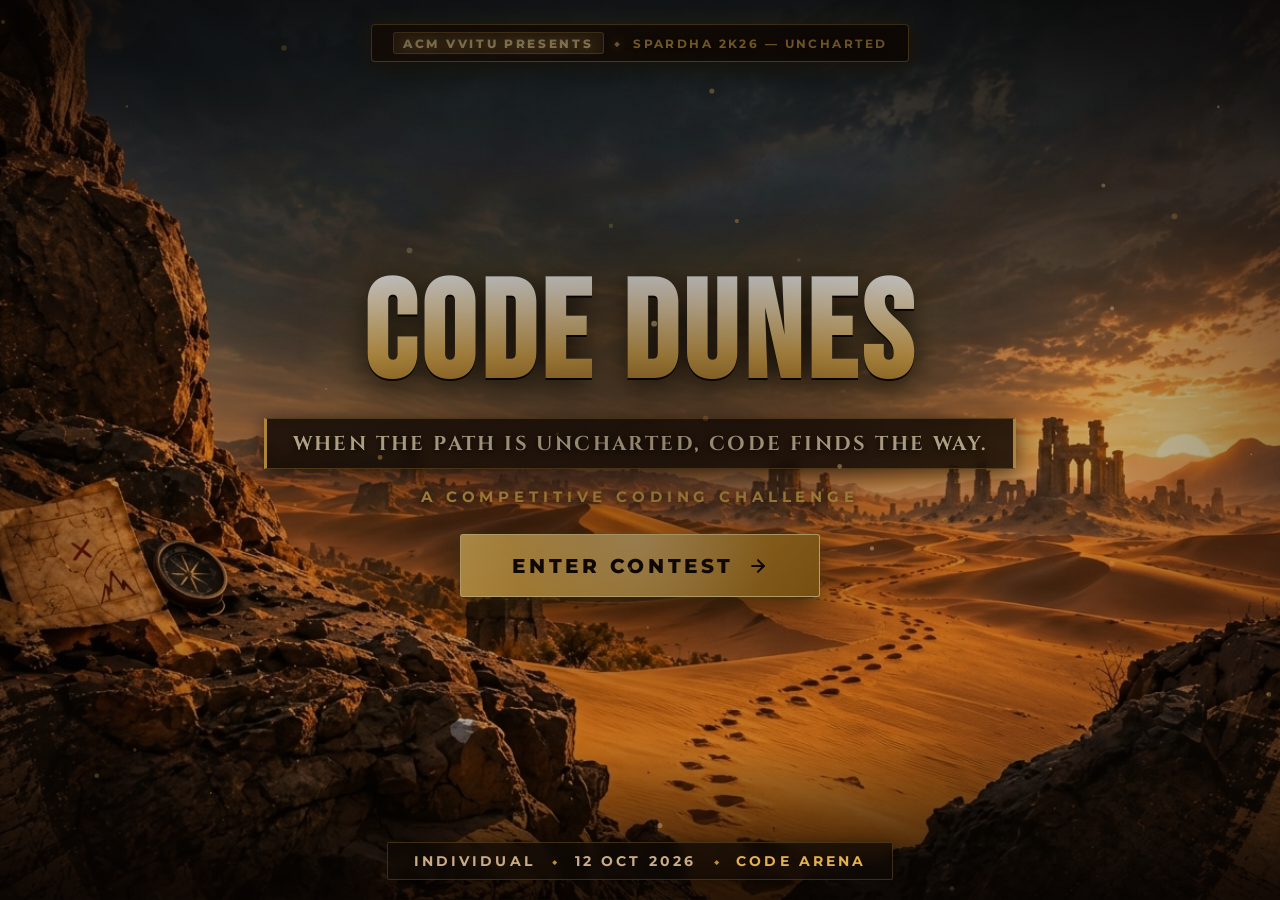
==== index.html @ 4f4726bd "Initial commit for CODE DUNES" ====
<!DOCTYPE html>
<html lang="en">
<head>
  <meta charset="UTF-8">
  <meta name="viewport" content="width=device-width, initial-scale=1.0">
  <meta http-equiv="X-UA-Compatible" content="ie=edge">
  <title>CODE DUNES — Spardha 2k26 | A Competitive Coding Challenge</title>
  
  <!-- SEO & Social Meta Tags -->
  <meta name="description" content="Enter CODE DUNES — Spardha 2k26 Uncharted. A competitive coding challenge where code finds the way through uncharted territory.">
  <meta name="theme-color" content="#0d0906">

  <!-- Favicon -->
  <link rel="icon" type="image/jpeg" href="assets/code-dunes-poster.jpg">

  <!-- Google Fonts: Bebas Neue, Cinzel & Montserrat -->
  <link rel="preconnect" href="https://fonts.googleapis.com">
  <link rel="preconnect" href="https://fonts.gstatic.com" crossorigin>
  <link href="https://fonts.googleapis.com/css2?family=Bebas+Neue&family=Cinzel:wght@500;700;800&family=Montserrat:wght@400;500;600;700;800&display=swap" rel="stylesheet">

  <!-- Core Stylesheet for Landing Page -->
  <link rel="stylesheet" href="style.css">
</head>
<body>

  <!-- ============================================================
       PAGE 1: LANDING PAGE
       Full-screen cinematic desert hero with ambient dust particles
       ============================================================ -->
  <main class="hero" id="hero-portal" role="main">

    <!-- Ambient Desert Dust Canvas (moving sand particles) -->
    <canvas id="sand-canvas" aria-hidden="true"></canvas>

    <!-- Subtle Cinematic Dark Vignette & Desert Atmosphere Overlay -->
    <div class="hero-overlay" aria-hidden="true"></div>

    <!-- Festival / Event Badge (Top indicator) -->
    <div class="festival-badge" id="fest-tag">
      <span class="fest-pill">
        <span class="fest-prefix">ACM VVITU PRESENTS</span>
        <span class="meta-dot" aria-hidden="true">◆</span>
        <span>SPARDHA 2K26 — UNCHARTED</span>
      </span>
    </div>

    <!-- ============================================================
         CENTER CONTENT
         Main focal area: Title, Taglines, Feature highlights & Action Button
         ============================================================ -->
    <div class="hero-content" id="main-content">
      
      <!-- Main Title: CODE DUNES -->
      <h1 class="contest-title" id="contest-title" data-text="CODE DUNES">
        CODE DUNES
      </h1>

      <!-- Tagline with Ancient Parchment / Banner Accent -->
      <div class="tagline-wrapper" id="tagline-wrap">
        <p class="tagline" id="contest-tagline">
          WHEN THE PATH IS UNCHARTED, CODE FINDS THE WAY.
        </p>
      </div>

      <!-- Challenge Category Subtitle -->
      <p class="challenge-subtitle" id="contest-subtitle">
        A COMPETITIVE CODING CHALLENGE
      </p>


      <!-- Primary Action: Button Navigating to Page 2 (form.html) -->
      <div class="action-container" id="action-area">
        <a href="form.html" class="btn-start" id="start-contest-btn" aria-label="Proceed to Registration Form">
          <span class="btn-glow" aria-hidden="true"></span>
          <span class="btn-text">ENTER CONTEST</span>
          <svg class="btn-arrow" viewBox="0 0 24 24" width="20" height="20" fill="none" stroke="currentColor" stroke-width="2.5" stroke-linecap="round" stroke-linejoin="round" aria-hidden="true">
            <line x1="5" y1="12" x2="19" y2="12"></line>
            <polyline points="12 5 19 12 12 19"></polyline>
          </svg>
        </a>
      </div>

    </div>

    <!-- ============================================================
         EVENT DETAILS (Bottom of Screen)
         Essential metadata: INDIVIDUAL · 12 OCT 2026 · CODE ARENA
         ============================================================ -->
    <footer class="event-details" id="event-meta" role="contentinfo">
      <div class="meta-inner">
        <span class="meta-item">INDIVIDUAL</span>
        <span class="meta-dot" aria-hidden="true">◆</span>
        <span class="meta-item">12 OCT 2026</span>
        <span class="meta-dot" aria-hidden="true">◆</span>
        <span class="meta-item platform">CODE ARENA</span>
      </div>
    </footer>

  </main>

  <!-- Script for ambient dust particles & interactions -->
  <script src="script.js"></script>
</body>
</html>
---- style.css ----
/* ============================================================
   CODE DUNES — OFFICIAL STYLESHEET
   Spardha 2k26: Uncharted — A Competitive Coding Challenge
   ============================================================ */

/* CSS Reset & Custom Design Tokens */
:root {
  --font-display: 'Bebas Neue', sans-serif;
  --font-serif: 'Cinzel', serif;
  --font-sans: 'Montserrat', -apple-system, BlinkMacSystemFont, 'Segoe UI', Roboto, sans-serif;
  --font-mono: 'JetBrains Mono', monospace;

  /* Color Palette — Desert & Ancient Ruins */
  --bg-dark: #0a0604;
  --bg-deep: #050302;
  --bg-card: rgba(18, 11, 6, 0.88);
  --bg-card-subtle: rgba(28, 18, 10, 0.75);

  --sand-gold: #e2b04f;
  --sand-bright: #ffd47a;
  --sand-light: #f5e4c8;
  --sand-muted: #c9ab86;
  --sand-parchment: #eedbb6;
  --sand-dark-brown: #2e1e12;
  
  --banner-bg: rgba(22, 14, 8, 0.85);
  --banner-border: rgba(226, 176, 79, 0.35);

  /* Button Golden Gradient */
  --btn-gold-1: #f3c262;
  --btn-gold-2: #d49a32;
  --btn-gold-3: #a46d18;
  --btn-text: #120902;
  --btn-glow: rgba(226, 176, 79, 0.45);

  /* Accents & Status */
  --accent-green: #38ef7d;
  --accent-green-glow: rgba(56, 239, 125, 0.4);
  --accent-red: #ff5252;
  --accent-border: rgba(226, 176, 79, 0.28);

  /* Shadows */
  --text-shadow-heavy: 0 4px 16px rgba(0, 0, 0, 0.95), 0 2px 4px rgba(0, 0, 0, 0.8);
  --box-shadow-portal: 0 10px 40px rgba(0, 0, 0, 0.8);
  --box-shadow-card: 0 16px 45px rgba(0, 0, 0, 0.85), 0 0 25px rgba(226, 176, 79, 0.08);
}

*, *::before, *::after {
  margin: 0;
  padding: 0;
  box-sizing: border-box;
}

html, body {
  width: 100%;
  min-height: 100%;
  overflow-x: hidden;
  background-color: var(--bg-dark);
  color: var(--sand-light);
  font-family: var(--font-sans);
  -webkit-font-smoothing: antialiased;
  -moz-osx-font-smoothing: grayscale;
}

/* ============================================================
   HERO / FULL-SCREEN PORTAL CONTAINER
   ============================================================ */
.hero {
  position: relative;
  width: 100%;
  min-height: 100vh;
  min-height: 100dvh;
  display: flex;
  flex-direction: column;
  justify-content: space-between;
  align-items: center;
  padding: 1.5rem 1.5rem 1.25rem 1.5rem;
  background-image: url('assets/code-dunes-poster.jpg');
  background-size: cover;
  background-position: center center;
  background-repeat: no-repeat;
  overflow-x: hidden;

  /* Fade-in animation on load */
  animation: heroFadeIn 1.2s cubic-bezier(0.16, 1, 0.3, 1) forwards;
}

/* Desert Ambient Dust Canvas */
#sand-canvas {
  position: fixed;
  top: 0;
  left: 0;
  width: 100%;
  height: 100%;
  pointer-events: none;
  z-index: 2;
  opacity: 0.75;
}

/* Cinematic Multi-layered Desert Overlay */
.hero-overlay {
  position: fixed;
  inset: 0;
  z-index: 1;
  pointer-events: none;
  background: 
    radial-gradient(ellipse at 50% 48%, rgba(12, 7, 3, 0.42) 0%, rgba(12, 7, 3, 0.22) 50%, rgba(6, 3, 2, 0.65) 100%),
    linear-gradient(180deg, rgba(10, 5, 2, 0.45) 0%, transparent 18%, transparent 82%, rgba(8, 4, 2, 0.75) 100%);
}

/* ============================================================
   TOP PORTAL HEADER & STEPPER NAVIGATION
   ============================================================ */
.portal-header {
  position: relative;
  z-index: 5;
  width: 100%;
  max-width: 1100px;
  display: flex;
  flex-direction: column;
  align-items: center;
  gap: 0.85rem;
  margin-bottom: 1rem;
}

.festival-badge {
  position: relative;
  opacity: 0;
  transform: translateY(-10px);
  animation: elementFadeUp 0.8s cubic-bezier(0.16, 1, 0.3, 1) 0.3s forwards;
}

.fest-pill {
  display: inline-flex;
  align-items: center;
  justify-content: center;
  flex-wrap: wrap;
  gap: 0.65rem;
  padding: 0.45rem 1.3rem;
  font-family: var(--font-sans);
  font-size: 0.76rem;
  font-weight: 700;
  letter-spacing: 0.2em;
  text-transform: uppercase;
  color: var(--sand-gold);
  background: linear-gradient(135deg, rgba(32, 19, 10, 0.9) 0%, rgba(18, 11, 6, 0.95) 100%);
  border: 1px solid rgba(226, 176, 79, 0.55);
  border-radius: 4px;
  backdrop-filter: blur(8px);
  -webkit-backdrop-filter: blur(8px);
  text-shadow: 0 2px 8px rgba(0, 0, 0, 0.85);
  box-shadow: 0 6px 20px rgba(0, 0, 0, 0.6), 0 0 20px rgba(226, 176, 79, 0.28);
  transition: all 0.3s ease;
}

.fest-pill:hover {
  border-color: rgba(226, 176, 79, 0.8);
  box-shadow: 0 6px 24px rgba(0, 0, 0, 0.65), 0 0 28px rgba(226, 176, 79, 0.42);
}

.fest-prefix {
  color: #ffe4a0;
  font-weight: 800;
  letter-spacing: 0.22em;
  background: rgba(226, 176, 79, 0.18);
  padding: 0.15rem 0.6rem;
  border-radius: 3px;
  border: 1px solid rgba(226, 176, 79, 0.4);
  text-shadow: 0 0 12px rgba(255, 212, 122, 0.7);
}

.fest-pill .meta-dot {
  color: #ffd47a;
  font-size: 0.6rem;
  text-shadow: 0 0 8px rgba(226, 176, 79, 0.8);
}

/* Stepper Bar */
.stepper-nav {
  display: inline-flex;
  align-items: center;
  justify-content: center;
  gap: 0.65rem;
  padding: 0.45rem 1.25rem;
  background: rgba(16, 10, 5, 0.78);
  border: 1px solid rgba(226, 176, 79, 0.25);
  border-radius: 30px;
  backdrop-filter: blur(8px);
  -webkit-backdrop-filter: blur(8px);
  box-shadow: 0 4px 20px rgba(0, 0, 0, 0.5);
  opacity: 0;
  transform: translateY(-8px);
  animation: elementFadeUp 0.8s cubic-bezier(0.16, 1, 0.3, 1) 0.45s forwards;
}

.step-item {
  display: flex;
  align-items: center;
  gap: 0.45rem;
  font-size: 0.72rem;
  font-weight: 700;
  letter-spacing: 0.15em;
  color: var(--sand-muted);
  cursor: default;
  transition: all 0.3s ease;
}

.step-number {
  display: inline-flex;
  align-items: center;
  justify-content: center;
  width: 22px;
  height: 22px;
  border-radius: 50%;
  background: rgba(45, 30, 16, 0.9);
  border: 1px solid rgba(226, 176, 79, 0.3);
  font-family: var(--font-mono);
  font-size: 0.68rem;
  font-weight: 700;
  color: var(--sand-muted);
  transition: all 0.3s ease;
}

.step-item.active {
  color: var(--sand-bright);
}

.step-item.active .step-number {
  background: var(--sand-gold);
  border-color: #fff;
  color: #120902;
  box-shadow: 0 0 10px rgba(226, 176, 79, 0.6);
}

.step-item.completed {
  color: var(--sand-gold);
}

.step-item.completed .step-number {
  background: rgba(56, 239, 125, 0.2);
  border-color: var(--accent-green);
  color: var(--accent-green);
}

.step-connector {
  width: 22px;
  height: 1px;
  background: rgba(226, 176, 79, 0.25);
}

/* ============================================================
   SCREEN VIEWS (SPA System)
   ============================================================ */
.screen-view {
  position: relative;
  z-index: 3;
  width: 100%;
  max-width: 1100px;
  display: none;
  opacity: 0;
  transform: translateY(16px);
  transition: opacity 0.45s ease, transform 0.45s ease;
}

.screen-view.active {
  display: flex;
  flex-direction: column;
  align-items: center;
  justify-content: center;
  opacity: 1;
  transform: translateY(0);
  animation: screenSlideIn 0.55s cubic-bezier(0.16, 1, 0.3, 1) forwards;
}

@keyframes screenSlideIn {
  from {
    opacity: 0;
    transform: translateY(20px) scale(0.99);
  }
  to {
    opacity: 1;
    transform: translateY(0) scale(1);
  }
}

/* ============================================================
   PAGE 1: LANDING SCREEN CONTENT
   ============================================================ */
.hero-content {
  display: flex;
  flex-direction: column;
  align-items: center;
  justify-content: center;
  text-align: center;
  max-width: 950px;
  width: 100%;
  margin: auto 0;
  padding: 1rem 1rem 2rem 1rem;
}

.contest-title {
  font-family: var(--font-display);
  font-size: clamp(3.8rem, 11vw, 8.5rem);
  font-weight: 900;
  line-height: 0.92;
  letter-spacing: 0.04em;
  text-transform: uppercase;
  margin-bottom: 1.1rem;
  color: #fff;
  background: linear-gradient(180deg, #ffffff 0%, #fae5be 25%, #e5b252 65%, #ab7522 100%);
  -webkit-background-clip: text;
  background-clip: text;
  -webkit-text-fill-color: transparent;
  filter: drop-shadow(0 2px 0 rgba(0, 0, 0, 0.9))
          drop-shadow(0 6px 18px rgba(0, 0, 0, 0.95))
          drop-shadow(0 0 25px rgba(226, 176, 79, 0.35));
  opacity: 0;
  transform: translateY(18px) scale(0.98);
  animation: titleAppear 1s cubic-bezier(0.16, 1, 0.3, 1) 0.5s forwards;
}

.tagline-wrapper {
  position: relative;
  display: inline-block;
  margin-bottom: 1.1rem;
  padding: 0.65rem 1.6rem;
  background: var(--banner-bg);
  border: 1px solid var(--banner-border);
  border-left: 3px solid var(--sand-gold);
  border-right: 3px solid var(--sand-gold);
  box-shadow: 0 4px 20px rgba(0, 0, 0, 0.6);
  backdrop-filter: blur(6px);
  -webkit-backdrop-filter: blur(6px);
  opacity: 0;
  transform: translateY(14px);
  animation: elementFadeUp 0.9s cubic-bezier(0.16, 1, 0.3, 1) 0.85s forwards;
}

.tagline {
  font-family: var(--font-serif);
  font-size: clamp(0.85rem, 2.2vw, 1.25rem);
  font-weight: 700;
  letter-spacing: 0.12em;
  text-transform: uppercase;
  color: var(--sand-parchment);
  line-height: 1.4;
  text-shadow: 0 2px 6px rgba(0, 0, 0, 0.9);
}

.challenge-subtitle {
  font-family: var(--font-sans);
  font-size: clamp(0.75rem, 1.6vw, 0.95rem);
  font-weight: 700;
  letter-spacing: 0.32em;
  text-transform: uppercase;
  color: var(--sand-gold);
  margin-bottom: 1.8rem;
  text-shadow: 0 2px 10px rgba(0, 0, 0, 0.85);
  opacity: 0;
  transform: translateY(12px);
  animation: elementFadeUp 0.9s cubic-bezier(0.16, 1, 0.3, 1) 1.05s forwards;
}

/* Feature Highlights Bar */
.event-feature-bar {
  display: flex;
  align-items: center;
  justify-content: center;
  flex-wrap: wrap;
  gap: 1.25rem;
  margin-bottom: 2.2rem;
  padding: 0.85rem 1.8rem;
  background: rgba(18, 11, 6, 0.75);
  border: 1px solid rgba(226, 176, 79, 0.28);
  border-radius: 4px;
  backdrop-filter: blur(6px);
  -webkit-backdrop-filter: blur(6px);
  box-shadow: 0 6px 25px rgba(0, 0, 0, 0.5);
  opacity: 0;
  transform: translateY(12px);
  animation: elementFadeUp 0.9s cubic-bezier(0.16, 1, 0.3, 1) 1.15s forwards;
}

.feature-item {
  display: flex;
  align-items: center;
  gap: 0.75rem;
  text-align: left;
}

.feature-icon {
  font-size: 1.35rem;
}

.feature-meta {
  display: flex;
  flex-direction: column;
}

.feat-label {
  font-size: 0.68rem;
  font-weight: 700;
  letter-spacing: 0.15em;
  text-transform: uppercase;
  color: var(--sand-muted);
}

.feat-val {
  font-size: 0.88rem;
  font-weight: 800;
  letter-spacing: 0.08em;
  color: var(--sand-bright);
}

.feature-divider {
  width: 1px;
  height: 28px;
  background: rgba(226, 176, 79, 0.25);
}

/* Primary Action Container */
.action-container {
  display: flex;
  justify-content: center;
  align-items: center;
  opacity: 0;
  transform: translateY(16px);
  animation: elementFadeUp 0.9s cubic-bezier(0.16, 1, 0.3, 1) 1.25s forwards;
}

/* ============================================================
   SHARED BUTTON STYLES
   ============================================================ */
.btn-start {
  position: relative;
  display: inline-flex;
  align-items: center;
  justify-content: center;
  gap: 0.85rem;
  padding: 1.15rem 3.2rem;
  min-height: 56px;
  background: linear-gradient(135deg, var(--btn-gold-1) 0%, var(--btn-gold-2) 50%, var(--btn-gold-3) 100%);
  color: var(--btn-text);
  font-family: var(--font-sans);
  font-size: clamp(1.02rem, 2.2vw, 1.24rem);
  font-weight: 800;
  letter-spacing: 0.18em;
  text-transform: uppercase;
  text-decoration: none;
  border: 1px solid rgba(255, 235, 170, 0.85);
  border-radius: 3px;
  cursor: pointer;
  outline: none;
  overflow: hidden;
  box-shadow: 
    0 10px 30px rgba(0, 0, 0, 0.6),
    0 4px 18px rgba(212, 154, 50, 0.35);
  transition: transform 0.25s cubic-bezier(0.16, 1, 0.3, 1),
              filter 0.25s ease,
              box-shadow 0.25s ease;
  user-select: none;
  -webkit-tap-highlight-color: transparent;
}

.btn-glow {
  position: absolute;
  inset: 0;
  background: radial-gradient(circle at 50% 0%, rgba(255, 255, 255, 0.45), transparent 70%);
  opacity: 0.7;
  pointer-events: none;
  transition: opacity 0.25s ease;
}

.btn-text {
  position: relative;
  z-index: 1;
}

.btn-arrow {
  position: relative;
  z-index: 1;
  transition: transform 0.25s ease;
}

.btn-start:hover {
  transform: scale(1.04);
  filter: brightness(1.12);
  box-shadow: 
    0 14px 40px rgba(0, 0, 0, 0.7),
    0 6px 28px rgba(243, 194, 98, 0.55);
}

.btn-start:hover .btn-glow {
  opacity: 1;
}

.btn-start:hover .btn-arrow {
  transform: translateX(4px);
}

.btn-start:active {
  transform: scale(0.99);
  filter: brightness(1.02);
}

/* Ghost / Secondary Button */
.btn-ghost {
  display: inline-flex;
  align-items: center;
  justify-content: center;
  gap: 0.5rem;
  padding: 0.85rem 1.6rem;
  min-height: 48px;
  background: rgba(28, 18, 10, 0.6);
  color: var(--sand-parchment);
  font-family: var(--font-sans);
  font-size: 0.82rem;
  font-weight: 700;
  letter-spacing: 0.15em;
  text-transform: uppercase;
  border: 1px solid rgba(226, 176, 79, 0.35);
  border-radius: 3px;
  cursor: pointer;
  backdrop-filter: blur(4px);
  transition: all 0.25s ease;
}

.btn-ghost:hover {
  background: rgba(226, 176, 79, 0.15);
  border-color: var(--sand-gold);
  color: #fff;
  transform: translateX(-2px);
}

/* Demo Fill Button */
.btn-demo-fill {
  display: inline-flex;
  align-items: center;
  justify-content: center;
  padding: 0.85rem 1.4rem;
  min-height: 48px;
  background: rgba(45, 30, 15, 0.65);
  color: var(--sand-gold);
  font-family: var(--font-sans);
  font-size: 0.76rem;
  font-weight: 700;
  letter-spacing: 0.12em;
  border: 1px dashed rgba(226, 176, 79, 0.45);
  border-radius: 3px;
  cursor: pointer;
  transition: all 0.25s ease;
}

.btn-demo-fill:hover {
  background: rgba(226, 176, 79, 0.2);
  border-style: solid;
  color: #fff;
}

/* Text link button */
.btn-text-link {
  background: transparent;
  border: none;
  color: var(--sand-gold);
  font-family: var(--font-sans);
  font-size: 0.78rem;
  font-weight: 700;
  letter-spacing: 0.08em;
  cursor: pointer;
  padding: 0.4rem 0.6rem;
  text-decoration: underline;
  text-underline-offset: 4px;
  transition: color 0.2s ease;
}

.btn-text-link:hover {
  color: #fff;
}

/* ============================================================
   SHARED CARD DESIGN (PORTAL CARD)
   ============================================================ */
.portal-card {
  position: relative;
  background: var(--bg-card);
  border: 1px solid var(--banner-border);
  border-radius: 6px;
  box-shadow: var(--box-shadow-card);
  backdrop-filter: blur(12px);
  -webkit-backdrop-filter: blur(12px);
  padding: 2rem 2.2rem;
  width: 100%;
}

.card-header-bar {
  display: flex;
  align-items: center;
  justify-content: space-between;
  margin-bottom: 1.25rem;
  padding-bottom: 0.75rem;
  border-bottom: 1px solid rgba(226, 176, 79, 0.2);
}

.card-badge {
  font-family: var(--font-mono);
  font-size: 0.72rem;
  font-weight: 700;
  letter-spacing: 0.2em;
  color: var(--sand-gold);
  background: rgba(226, 176, 79, 0.12);
  padding: 0.25rem 0.65rem;
  border-radius: 2px;
  border: 1px solid rgba(226, 176, 79, 0.25);
}

.card-status-pill {
  display: inline-flex;
  align-items: center;
  gap: 0.45rem;
  font-size: 0.72rem;
  font-weight: 700;
  letter-spacing: 0.15em;
  text-transform: uppercase;
  color: var(--sand-muted);
}

.pulse-dot {
  width: 8px;
  height: 8px;
  border-radius: 50%;
  background: var(--sand-gold);
  box-shadow: 0 0 8px var(--sand-gold);
  animation: pulseGold 2s infinite ease-in-out;
}

@keyframes pulseGold {
  0%, 100% {
    transform: scale(0.9);
    opacity: 0.7;
  }
  50% {
    transform: scale(1.2);
    opacity: 1;
    box-shadow: 0 0 12px var(--sand-bright);
  }
}

/* ============================================================
   PAGE 2: REGISTRATION FORM STYLES
   ============================================================ */
.form-container {
  width: 100%;
  max-width: 820px;
  margin: 0 auto;
  padding: 0.5rem 0 1.5rem 0;
}

.registration-card {
  padding: 2.2rem 2.4rem;
}

.form-header-text {
  text-align: center;
  margin-bottom: 1.8rem;
}

.form-heading {
  font-family: var(--font-serif);
  font-size: clamp(1.6rem, 3.2vw, 2.2rem);
  font-weight: 700;
  letter-spacing: 0.08em;
  color: var(--sand-bright);
  text-shadow: 0 2px 10px rgba(0, 0, 0, 0.8);
  margin-bottom: 0.4rem;
}

.form-subtext {
  font-size: 0.88rem;
  color: var(--sand-muted);
  max-width: 580px;
  margin: 0 auto;
}

.form-grid {
  display: grid;
  grid-template-columns: repeat(2, 1fr);
  gap: 1.25rem 1.4rem;
  margin-bottom: 1.6rem;
}

.form-group {
  display: flex;
  flex-direction: column;
  gap: 0.45rem;
  position: relative;
}

.form-label {
  display: flex;
  align-items: center;
  gap: 0.4rem;
  font-size: 0.78rem;
  font-weight: 700;
  letter-spacing: 0.12em;
  text-transform: uppercase;
  color: var(--sand-parchment);
}

.label-icon {
  font-size: 0.95rem;
}

.req-star {
  color: var(--accent-red);
}

.input-wrap {
  position: relative;
  width: 100%;
}

.form-input {
  width: 100%;
  height: 48px;
  padding: 0.75rem 1rem;
  background: rgba(10, 6, 3, 0.85);
  border: 1px solid rgba(226, 176, 79, 0.35);
  border-radius: 4px;
  color: #fff;
  font-family: var(--font-sans);
  font-size: 0.92rem;
  font-weight: 500;
  outline: none;
  transition: all 0.25s ease;
  box-shadow: inset 0 2px 6px rgba(0, 0, 0, 0.6);
}

.form-input::placeholder {
  color: rgba(201, 171, 134, 0.45);
  font-size: 0.85rem;
}

.form-input:focus {
  border-color: var(--sand-gold);
  background: rgba(16, 10, 5, 0.95);
  box-shadow: 0 0 14px rgba(226, 176, 79, 0.35), inset 0 1px 4px rgba(0, 0, 0, 0.5);
}

.form-input.input-error {
  border-color: var(--accent-red) !important;
  box-shadow: 0 0 10px rgba(255, 82, 82, 0.3) !important;
}

.form-select {
  appearance: none;
  -webkit-appearance: none;
  background-image: url("data:image/svg2+xml,%3Csvg xmlns='http://www.w3.org/2000/svg' width='16' height='16' viewBox='0 0 24 24' fill='none' stroke='%23e2b04f' stroke-width='2' stroke-linecap='round' stroke-linejoin='round'%3E%3Cpolyline points='6 9 12 15 18 9'%3E%3C/polyline%3E%3C/svg%3E");
  background-repeat: no-repeat;
  background-position: right 1rem center;
  padding-right: 2.5rem;
  cursor: pointer;
}

.form-select option {
  background-color: #120902;
  color: var(--sand-light);
  padding: 8px;
}

.field-error {
  display: none;
  font-size: 0.72rem;
  font-weight: 600;
  color: var(--accent-red);
  margin-top: 0.2rem;
}

.field-error.visible {
  display: block;
}

/* Global Alert Box */
.form-alert-box {
  padding: 0.85rem 1.25rem;
  border-radius: 4px;
  font-size: 0.82rem;
  font-weight: 600;
  letter-spacing: 0.05em;
  margin-bottom: 1.4rem;
  animation: elementFadeUp 0.3s ease;
}

.form-alert-box.error {
  background: rgba(255, 82, 82, 0.15);
  border: 1px solid rgba(255, 82, 82, 0.4);
  color: #ff9999;
}

.form-alert-box.hidden {
  display: none;
}

/* Form Action Buttons Row */
.form-action-row {
  display: flex;
  align-items: center;
  justify-content: space-between;
  gap: 1rem;
  flex-wrap: wrap;
  padding-top: 0.85rem;
  border-top: 1px solid rgba(226, 176, 79, 0.18);
}

.btn-form-submit {
  margin-left: auto;
  padding: 0.95rem 2.4rem;
  min-height: 50px;
  font-size: 0.95rem;
}

/* ============================================================
   PAGE 3: PRE-EVENT LOBBY & LAUNCH SCREEN
   ============================================================ */
.lobby-container {
  width: 100%;
  max-width: 1050px;
  margin: 0 auto;
  padding: 0.5rem 0 1.5rem 0;
}

.lobby-grid {
  display: grid;
  grid-template-columns: 360px 1fr;
  gap: 1.6rem;
  align-items: stretch;
}

/* Contestant Digital Pass Card */
.pass-card {
  position: relative;
  display: flex;
  flex-direction: column;
  justify-content: space-between;
  background: linear-gradient(165deg, rgba(24, 15, 8, 0.92) 0%, rgba(12, 7, 4, 0.96) 100%);
  border: 1px solid rgba(226, 176, 79, 0.45);
  border-radius: 8px;
  padding: 1.8rem 1.6rem;
  box-shadow: 
    0 16px 45px rgba(0, 0, 0, 0.9),
    inset 0 0 35px rgba(226, 176, 79, 0.05);
}

/* Holographic Corner Accents */
.pass-corner-accent {
  position: absolute;
  width: 14px;
  height: 14px;
  pointer-events: none;
}

.pass-corner-accent.top-left {
  top: 6px;
  left: 6px;
  border-top: 2px solid var(--sand-bright);
  border-left: 2px solid var(--sand-bright);
}

.pass-corner-accent.top-right {
  top: 6px;
  right: 6px;
  border-top: 2px solid var(--sand-bright);
  border-right: 2px solid var(--sand-bright);
}

.pass-corner-accent.bottom-left {
  bottom: 6px;
  left: 6px;
  border-bottom: 2px solid var(--sand-bright);
  border-left: 2px solid var(--sand-bright);
}

.pass-corner-accent.bottom-right {
  bottom: 6px;
  right: 6px;
  border-bottom: 2px solid var(--sand-bright);
  border-right: 2px solid var(--sand-bright);
}

.pass-header {
  display: flex;
  align-items: center;
  justify-content: space-between;
  margin-bottom: 1.4rem;
  padding-bottom: 0.75rem;
  border-bottom: 1px dashed rgba(226, 176, 79, 0.3);
}

.pass-brand {
  display: flex;
  align-items: center;
  gap: 0.4rem;
}

.pass-symbol {
  font-size: 1.1rem;
}

.pass-title {
  font-family: var(--font-display);
  font-size: 1rem;
  letter-spacing: 0.15em;
  color: var(--sand-bright);
}

.pass-clearance-badge {
  display: inline-flex;
  align-items: center;
  gap: 0.35rem;
  background: rgba(56, 239, 125, 0.15);
  border: 1px solid rgba(56, 239, 125, 0.4);
  padding: 0.22rem 0.6rem;
  border-radius: 2px;
  font-family: var(--font-mono);
  font-size: 0.68rem;
  font-weight: 700;
  letter-spacing: 0.15em;
  color: var(--accent-green);
}

.live-dot {
  width: 7px;
  height: 7px;
  border-radius: 50%;
  background: var(--accent-green);
  box-shadow: 0 0 6px var(--accent-green);
  animation: pulseGreen 1.8s infinite;
}

@keyframes pulseGreen {
  0%, 100% {
    transform: scale(0.9);
    opacity: 0.7;
  }
  50% {
    transform: scale(1.3);
    opacity: 1;
  }
}

.pass-body {
  display: flex;
  flex-direction: column;
  gap: 1.1rem;
}

.pass-avatar-wrap {
  display: flex;
  justify-content: center;
}

.pass-avatar {
  width: 68px;
  height: 68px;
  border-radius: 50%;
  background: radial-gradient(circle at 35% 30%, #ffd47a 0%, #a46d18 100%);
  border: 2px solid #fff;
  display: flex;
  align-items: center;
  justify-content: center;
  font-family: var(--font-serif);
  font-size: 1.5rem;
  font-weight: 700;
  color: #120902;
  box-shadow: 0 6px 20px rgba(0, 0, 0, 0.7), 0 0 15px rgba(226, 176, 79, 0.4);
}

.pass-candidate-info {
  text-align: center;
}

.pass-lbl {
  display: block;
  font-size: 0.65rem;
  font-weight: 700;
  letter-spacing: 0.16em;
  text-transform: uppercase;
  color: var(--sand-muted);
  margin-bottom: 0.15rem;
}

.pass-name {
  font-family: var(--font-serif);
  font-size: 1.35rem;
  font-weight: 700;
  letter-spacing: 0.08em;
  color: #fff;
  text-shadow: 0 2px 8px rgba(0, 0, 0, 0.8);
}

.pass-details-grid {
  display: grid;
  grid-template-columns: repeat(2, 1fr);
  gap: 0.85rem;
  background: rgba(10, 5, 2, 0.65);
  border: 1px solid rgba(226, 176, 79, 0.2);
  border-radius: 4px;
  padding: 0.85rem;
}

.pass-detail-cell {
  display: flex;
  flex-direction: column;
}

.pass-detail-cell.full-width {
  grid-column: span 2;
  border-top: 1px solid rgba(226, 176, 79, 0.15);
  padding-top: 0.5rem;
  margin-top: 0.2rem;
}

.pass-val {
  font-size: 0.82rem;
  font-weight: 700;
  color: var(--sand-light);
  word-break: break-word;
}

.pass-val.mono {
  font-family: var(--font-mono);
  letter-spacing: 0.05em;
}

.pass-val.gold {
  color: var(--sand-bright);
}

/* Barcode Graphic */
.pass-barcode-wrap {
  display: flex;
  flex-direction: column;
  align-items: center;
  gap: 0.35rem;
  padding-top: 0.75rem;
}

.pass-barcode-lines {
  width: 100%;
  height: 28px;
  background: repeating-linear-gradient(
    90deg,
    var(--sand-gold),
    var(--sand-gold) 2px,
    transparent 2px,
    transparent 4px,
    var(--sand-parchment) 4px,
    var(--sand-parchment) 7px,
    transparent 7px,
    transparent 9px,
    var(--sand-gold) 9px,
    var(--sand-gold) 13px,
    transparent 13px,
    transparent 15px
  );
  opacity: 0.85;
}

.pass-barcode-num {
  font-family: var(--font-mono);
  font-size: 0.65rem;
  letter-spacing: 0.25em;
  color: var(--sand-muted);
}

.pass-footer {
  text-align: center;
  margin-top: 1.25rem;
  padding-top: 0.75rem;
  border-top: 1px dashed rgba(226, 176, 79, 0.25);
}

/* Directives & Start Event Card */
.directives-card {
  padding: 2.2rem 2.4rem;
}

.directives-header-text {
  margin-bottom: 1.6rem;
}

.lobby-heading {
  font-family: var(--font-serif);
  font-size: clamp(1.5rem, 3vw, 2.1rem);
  font-weight: 700;
  letter-spacing: 0.08em;
  color: var(--sand-bright);
  text-shadow: 0 2px 10px rgba(0, 0, 0, 0.8);
  margin-bottom: 0.35rem;
}

.directives-subtext {
  font-size: 0.86rem;
  color: var(--sand-muted);
}

.rules-grid {
  display: grid;
  grid-template-columns: repeat(2, 1fr);
  gap: 1rem;
  margin-bottom: 1.6rem;
}

.rule-box {
  display: flex;
  align-items: flex-start;
  gap: 0.85rem;
  background: rgba(14, 8, 4, 0.7);
  border: 1px solid rgba(226, 176, 79, 0.22);
  border-radius: 4px;
  padding: 0.95rem 1rem;
  transition: border-color 0.25s ease, background-color 0.25s ease;
}

.rule-box:hover {
  background: rgba(24, 14, 7, 0.85);
  border-color: rgba(226, 176, 79, 0.45);
}

.rule-index {
  font-family: var(--font-mono);
  font-size: 0.95rem;
  font-weight: 700;
  color: var(--sand-gold);
  line-height: 1;
  padding-top: 2px;
}

.rule-text-block {
  display: flex;
  flex-direction: column;
  gap: 0.25rem;
}

.rule-name {
  font-size: 0.82rem;
  font-weight: 700;
  letter-spacing: 0.06em;
  color: var(--sand-bright);
}

.rule-detail {
  font-size: 0.76rem;
  color: var(--sand-light);
  line-height: 1.35;
  opacity: 0.9;
}

.rule-detail strong {
  color: var(--sand-parchment);
}

/* Readiness Checklist */
.readiness-box {
  background: rgba(22, 13, 7, 0.75);
  border: 1px solid rgba(226, 176, 79, 0.3);
  border-radius: 4px;
  padding: 0.85rem 1.15rem;
  margin-bottom: 1.8rem;
}

.agreement-label {
  display: flex;
  align-items: center;
  gap: 0.75rem;
  cursor: pointer;
  user-select: none;
}

.agreement-label input[type="checkbox"] {
  position: absolute;
  opacity: 0;
  pointer-events: none;
}

.custom-checkbox {
  width: 20px;
  height: 20px;
  border-radius: 3px;
  border: 2px solid var(--sand-gold);
  background: rgba(12, 6, 2, 0.8);
  flex-shrink: 0;
  display: flex;
  align-items: center;
  justify-content: center;
  transition: all 0.2s ease;
}

.agreement-label input[type="checkbox"]:checked + .custom-checkbox {
  background: var(--sand-gold);
}

.agreement-label input[type="checkbox"]:checked + .custom-checkbox::after {
  content: '✓';
  color: #120902;
  font-size: 14px;
  font-weight: 900;
}

.agreement-text {
  font-size: 0.82rem;
  font-weight: 600;
  color: var(--sand-parchment);
  line-height: 1.4;
}

.agreement-text strong {
  color: var(--sand-bright);
}

/* Action Area for Starting Main Event */
.lobby-action-area {
  display: flex;
  justify-content: center;
  margin-bottom: 0.85rem;
}

.btn-main-event {
  width: 100%;
  max-width: 420px;
  padding: 1.25rem 2.8rem;
  min-height: 62px;
  font-size: clamp(1.1rem, 2.2vw, 1.3rem);
  letter-spacing: 0.22em;
  position: relative;
}

.btn-pulse-ring {
  position: absolute;
  inset: -6px;
  border-radius: 8px;
  border: 2px solid rgba(226, 176, 79, 0.6);
  pointer-events: none;
  animation: pulseRing 2.2s cubic-bezier(0.25, 0.46, 0.45, 0.94) infinite;
}

@keyframes pulseRing {
  0% {
    transform: scale(0.97);
    opacity: 0.8;
  }
  60% {
    transform: scale(1.05);
    opacity: 0;
  }
  100% {
    transform: scale(1.05);
    opacity: 0;
  }
}

.lobby-notice {
  text-align: center;
  font-size: 0.74rem;
  color: var(--sand-muted);
  letter-spacing: 0.04em;
}

/* ============================================================
   BOTTOM EVENT DETAILS (FOOTER)
   ============================================================ */
.event-details {
  position: relative;
  z-index: 4;
  width: 100%;
  display: flex;
  justify-content: center;
  align-items: center;
  padding-top: 1rem;
  opacity: 0;
  transform: translateY(10px);
  animation: elementFadeUp 0.8s cubic-bezier(0.16, 1, 0.3, 1) 1.45s forwards;
}

.meta-inner {
  display: flex;
  align-items: center;
  justify-content: center;
  flex-wrap: wrap;
  gap: 1.1rem;
  padding: 0.55rem 1.6rem;
  background: rgba(14, 9, 5, 0.75);
  border: 1px solid rgba(226, 176, 79, 0.22);
  border-radius: 2px;
  backdrop-filter: blur(5px);
  -webkit-backdrop-filter: blur(5px);
  box-shadow: 0 4px 16px rgba(0, 0, 0, 0.5);
}

.meta-item {
  font-family: var(--font-sans);
  font-size: clamp(0.72rem, 1.4vw, 0.88rem);
  font-weight: 700;
  letter-spacing: 0.22em;
  text-transform: uppercase;
  color: var(--sand-muted);
}

.meta-item.platform {
  color: var(--sand-gold);
}

.meta-dot {
  font-size: 0.55rem;
  color: var(--sand-gold);
  opacity: 0.8;
}

/* ============================================================
   CINEMATIC LAUNCH COUNTDOWN OVERLAY
   ============================================================ */
.launch-overlay {
  position: fixed;
  inset: 0;
  z-index: 9999;
  background: rgba(7, 4, 2, 0.94);
  backdrop-filter: blur(14px);
  -webkit-backdrop-filter: blur(14px);
  display: flex;
  align-items: center;
  justify-content: center;
  opacity: 0;
  pointer-events: none;
  transition: opacity 0.4s ease;
}

.launch-overlay.active {
  opacity: 1;
  pointer-events: auto;
}

.launch-hud {
  display: flex;
  flex-direction: column;
  align-items: center;
  text-align: center;
  max-width: 520px;
  width: 90%;
  padding: 2.5rem 2rem;
  background: rgba(18, 10, 5, 0.9);
  border: 1px solid var(--sand-gold);
  border-radius: 8px;
  box-shadow: 0 20px 60px rgba(0, 0, 0, 0.9), 0 0 40px rgba(226, 176, 79, 0.3);
}

.launch-spinner {
  width: 52px;
  height: 52px;
  border: 3px solid rgba(226, 176, 79, 0.2);
  border-top-color: var(--sand-bright);
  border-radius: 50%;
  animation: spin 1s linear infinite;
  margin-bottom: 1.4rem;
}

@keyframes spin {
  to { transform: rotate(360deg); }
}

.launch-step-tag {
  font-family: var(--font-mono);
  font-size: 0.75rem;
  font-weight: 700;
  letter-spacing: 0.25em;
  color: var(--sand-gold);
  margin-bottom: 0.85rem;
}

.launch-countdown {
  font-family: var(--font-display);
  font-size: 5rem;
  line-height: 1;
  font-weight: 900;
  color: #fff;
  text-shadow: 0 0 25px rgba(226, 176, 79, 0.7);
  margin-bottom: 1rem;
}

.launch-candidate-badge {
  display: flex;
  flex-direction: column;
  gap: 0.2rem;
  margin-bottom: 1.8rem;
}

.launch-candidate-badge span {
  font-size: 0.72rem;
  letter-spacing: 0.18em;
  color: var(--sand-muted);
}

.launch-candidate-badge strong {
  font-family: var(--font-serif);
  font-size: 1.25rem;
  color: var(--sand-bright);
}

.launch-progress-bar {
  width: 100%;
  height: 6px;
  background: rgba(35, 20, 10, 0.8);
  border-radius: 3px;
  overflow: hidden;
  border: 1px solid rgba(226, 176, 79, 0.3);
}

.launch-progress-fill {
  width: 0%;
  height: 100%;
  background: linear-gradient(90deg, var(--btn-gold-3), var(--btn-gold-1));
  transition: width 0.3s ease;
}

/* ============================================================
   KEYFRAME ANIMATIONS
   ============================================================ */
@keyframes heroFadeIn {
  from { opacity: 0; }
  to { opacity: 1; }
}

@keyframes titleAppear {
  0% {
    opacity: 0;
    transform: translateY(24px) scale(0.97);
    filter: drop-shadow(0 4px 18px rgba(0,0,0,0.95)) blur(4px);
  }
  100% {
    opacity: 1;
    transform: translateY(0) scale(1);
    filter: drop-shadow(0 2px 0 rgba(0, 0, 0, 0.9))
            drop-shadow(0 6px 18px rgba(0, 0, 0, 0.95))
            drop-shadow(0 0 25px rgba(226, 176, 79, 0.35)) blur(0px);
  }
}

@keyframes elementFadeUp {
  from {
    opacity: 0;
    transform: translateY(14px);
  }
  to {
    opacity: 1;
    transform: translateY(0);
  }
}

/* ============================================================
   RESPONSIVENESS (Desktop, Laptop, Tablet, Mobile)
   ============================================================ */

/* Laptop / Medium Screens */
@media (max-width: 1024px) {
  .hero {
    padding: 1.25rem 1rem;
  }
  .lobby-grid {
    grid-template-columns: 320px 1fr;
    gap: 1.25rem;
  }
  .contest-title {
    margin-bottom: 0.9rem;
  }
}

/* Tablet Screens */
@media (max-width: 820px) {
  .lobby-grid {
    grid-template-columns: 1fr;
  }
  .pass-card {
    max-width: 480px;
    margin: 0 auto;
  }
  .form-grid {
    grid-template-columns: 1fr;
    gap: 1rem;
  }
  .rules-grid {
    grid-template-columns: 1fr;
  }
  .contest-title {
    font-size: clamp(3.2rem, 13vw, 5.5rem);
  }
  .btn-start {
    padding: 1.05rem 2.6rem;
    font-size: 1.05rem;
  }
}

/* Mobile Screens */
@media (max-width: 480px) {
  .hero {
    padding: 0.85rem 0.65rem;
  }
  .stepper-nav {
    padding: 0.35rem 0.75rem;
    gap: 0.35rem;
  }
  .step-label {
    display: none;
  }
  .fest-pill {
    font-size: 0.62rem;
    letter-spacing: 0.12em;
    padding: 0.35rem 0.75rem;
  }
  .portal-card {
    padding: 1.4rem 1.1rem;
  }
  .contest-title {
    font-size: clamp(2.85rem, 15vw, 4.2rem);
    line-height: 0.95;
    margin-bottom: 0.85rem;
  }
  .tagline-wrapper {
    padding: 0.5rem 0.85rem;
  }
  .tagline {
    font-size: 0.78rem;
  }
  .challenge-subtitle {
    font-size: 0.68rem;
  }
  .event-feature-bar {
    padding: 0.65rem 0.85rem;
    gap: 0.75rem;
  }
  .feature-divider {
    display: none;
  }
  .feature-item {
    width: 100%;
    justify-content: flex-start;
  }
  .btn-start {
    width: 100%;
    padding: 1rem 1.4rem;
    font-size: 0.96rem;
    letter-spacing: 0.14em;
  }
  .form-action-row {
    flex-direction: column-reverse;
    gap: 0.75rem;
  }
  .btn-ghost, .btn-demo-fill, .btn-form-submit {
    width: 100%;
    margin-left: 0;
  }
  .meta-inner {
    padding: 0.45rem 0.75rem;
    gap: 0.6rem;
  }
  .meta-item {
    font-size: 0.68rem;
    letter-spacing: 0.14em;
  }
}
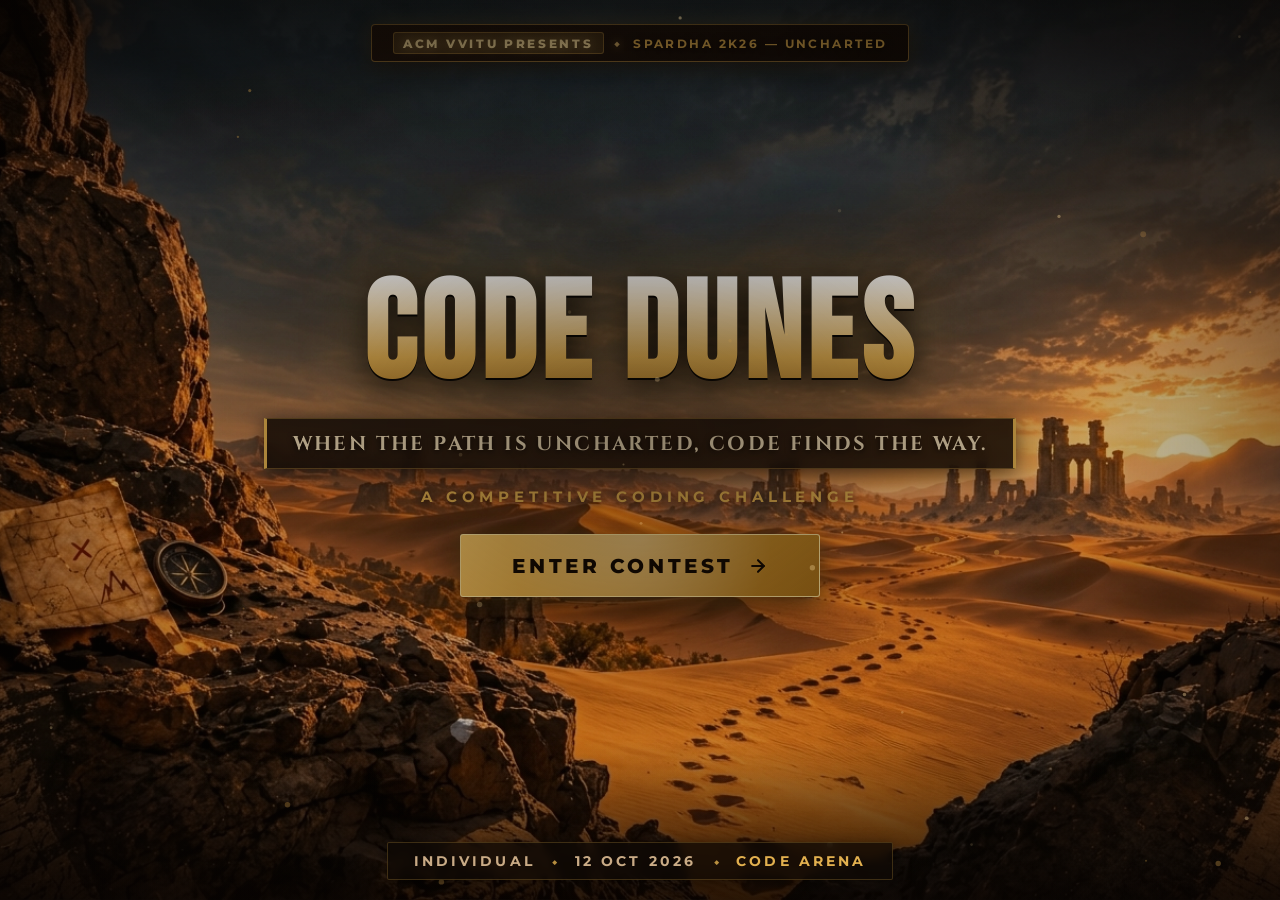
==== commit a8191df9: "Point contest entry to Google Form Co-authored-by: Copilot <223556219+Copilot@users.noreply.github.c" ====
--- a/index.html
+++ b/index.html
@@ -68,9 +68,9 @@
       </p>
 
 
-      <!-- Primary Action: Button Navigating to Page 2 (form.html) -->
+      <!-- Primary Action: Open the registration form -->
       <div class="action-container" id="action-area">
-        <a href="form.html" class="btn-start" id="start-contest-btn" aria-label="Proceed to Registration Form">
+        <a href="https://docs.google.com/forms/d/e/1FAIpQLScOj35kZv1kDO_ug45emPsUyNOYLORyfTQQTw37nM_3b-V_NQ/viewform?usp=publish-editor" class="btn-start" id="start-contest-btn" aria-label="Proceed to Registration Form">
           <span class="btn-glow" aria-hidden="true"></span>
           <span class="btn-text">ENTER CONTEST</span>
           <svg class="btn-arrow" viewBox="0 0 24 24" width="20" height="20" fill="none" stroke="currentColor" stroke-width="2.5" stroke-linecap="round" stroke-linejoin="round" aria-hidden="true">
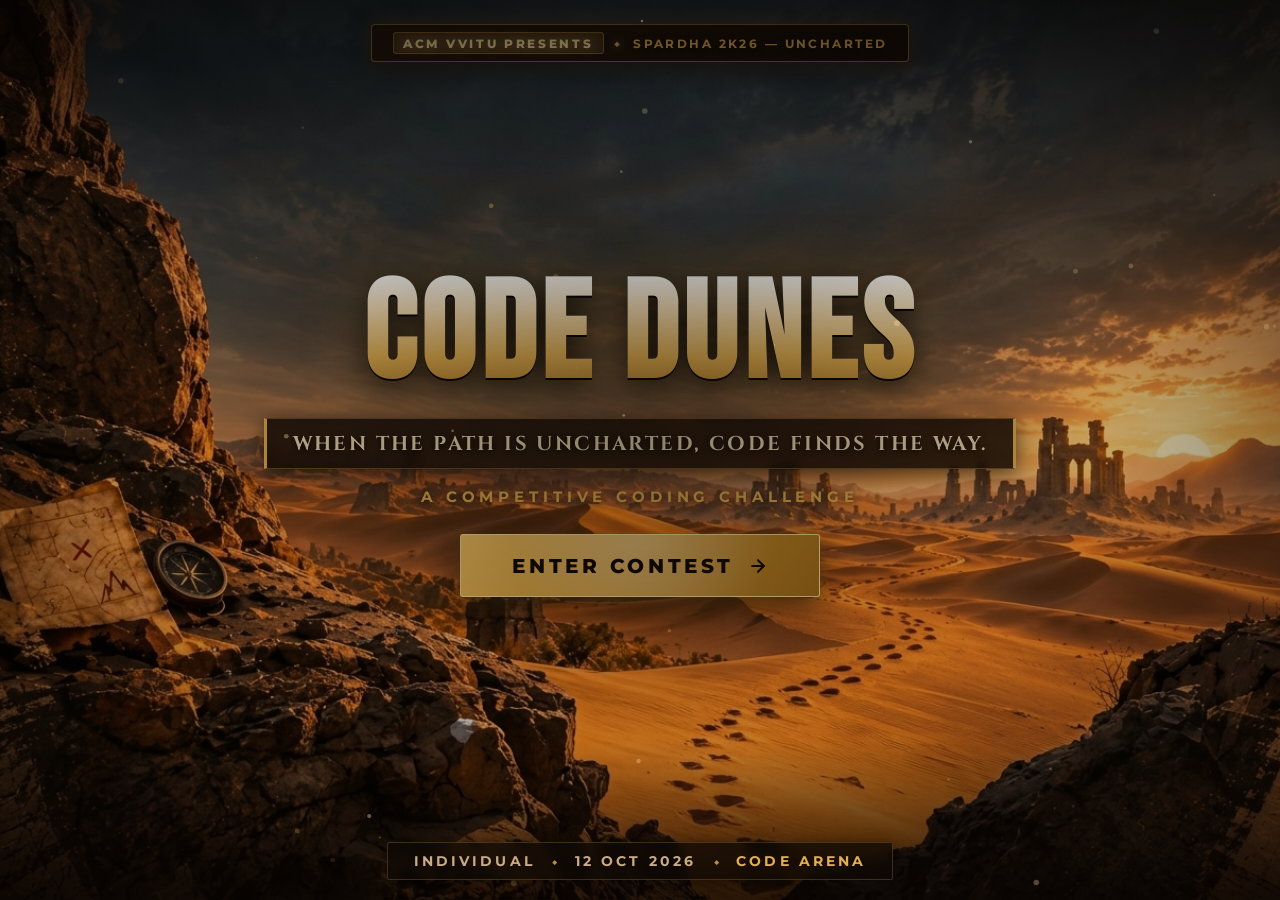
==== commit 7b99cc89: "Simplify contest flow to landing page Co-authored-by: Copilot <223556219+Copilot@users.noreply.githu" ====
--- a/index.html
+++ b/index.html
@@ -68,9 +68,9 @@
       </p>
 
 
-      <!-- Primary Action: Open the registration form -->
+      <!-- Primary Action: Open the CodeChef contest -->
       <div class="action-container" id="action-area">
-        <a href="https://docs.google.com/forms/d/e/1FAIpQLScOj35kZv1kDO_ug45emPsUyNOYLORyfTQQTw37nM_3b-V_NQ/viewform?usp=publish-editor" class="btn-start" id="start-contest-btn" aria-label="Proceed to Registration Form">
+        <a href="https://www.codechef.com/skill-test/VVITHACK" class="btn-start" id="start-contest-btn" aria-label="Start the CodeChef contest" target="_blank" rel="noopener noreferrer">
           <span class="btn-glow" aria-hidden="true"></span>
           <span class="btn-text">ENTER CONTEST</span>
           <svg class="btn-arrow" viewBox="0 0 24 24" width="20" height="20" fill="none" stroke="currentColor" stroke-width="2.5" stroke-linecap="round" stroke-linejoin="round" aria-hidden="true">
--- a/style.css
+++ b/style.css
@@ -1316,111 +1316,6 @@
 }
 
 /* ============================================================
-   CINEMATIC LAUNCH COUNTDOWN OVERLAY
-   ============================================================ */
-.launch-overlay {
-  position: fixed;
-  inset: 0;
-  z-index: 9999;
-  background: rgba(7, 4, 2, 0.94);
-  backdrop-filter: blur(14px);
-  -webkit-backdrop-filter: blur(14px);
-  display: flex;
-  align-items: center;
-  justify-content: center;
-  opacity: 0;
-  pointer-events: none;
-  transition: opacity 0.4s ease;
-}
-
-.launch-overlay.active {
-  opacity: 1;
-  pointer-events: auto;
-}
-
-.launch-hud {
-  display: flex;
-  flex-direction: column;
-  align-items: center;
-  text-align: center;
-  max-width: 520px;
-  width: 90%;
-  padding: 2.5rem 2rem;
-  background: rgba(18, 10, 5, 0.9);
-  border: 1px solid var(--sand-gold);
-  border-radius: 8px;
-  box-shadow: 0 20px 60px rgba(0, 0, 0, 0.9), 0 0 40px rgba(226, 176, 79, 0.3);
-}
-
-.launch-spinner {
-  width: 52px;
-  height: 52px;
-  border: 3px solid rgba(226, 176, 79, 0.2);
-  border-top-color: var(--sand-bright);
-  border-radius: 50%;
-  animation: spin 1s linear infinite;
-  margin-bottom: 1.4rem;
-}
-
-@keyframes spin {
-  to { transform: rotate(360deg); }
-}
-
-.launch-step-tag {
-  font-family: var(--font-mono);
-  font-size: 0.75rem;
-  font-weight: 700;
-  letter-spacing: 0.25em;
-  color: var(--sand-gold);
-  margin-bottom: 0.85rem;
-}
-
-.launch-countdown {
-  font-family: var(--font-display);
-  font-size: 5rem;
-  line-height: 1;
-  font-weight: 900;
-  color: #fff;
-  text-shadow: 0 0 25px rgba(226, 176, 79, 0.7);
-  margin-bottom: 1rem;
-}
-
-.launch-candidate-badge {
-  display: flex;
-  flex-direction: column;
-  gap: 0.2rem;
-  margin-bottom: 1.8rem;
-}
-
-.launch-candidate-badge span {
-  font-size: 0.72rem;
-  letter-spacing: 0.18em;
-  color: var(--sand-muted);
-}
-
-.launch-candidate-badge strong {
-  font-family: var(--font-serif);
-  font-size: 1.25rem;
-  color: var(--sand-bright);
-}
-
-.launch-progress-bar {
-  width: 100%;
-  height: 6px;
-  background: rgba(35, 20, 10, 0.8);
-  border-radius: 3px;
-  overflow: hidden;
-  border: 1px solid rgba(226, 176, 79, 0.3);
-}
-
-.launch-progress-fill {
-  width: 0%;
-  height: 100%;
-  background: linear-gradient(90deg, var(--btn-gold-3), var(--btn-gold-1));
-  transition: width 0.3s ease;
-}
-
-/* ============================================================
    KEYFRAME ANIMATIONS
    ============================================================ */
 @keyframes heroFadeIn {
